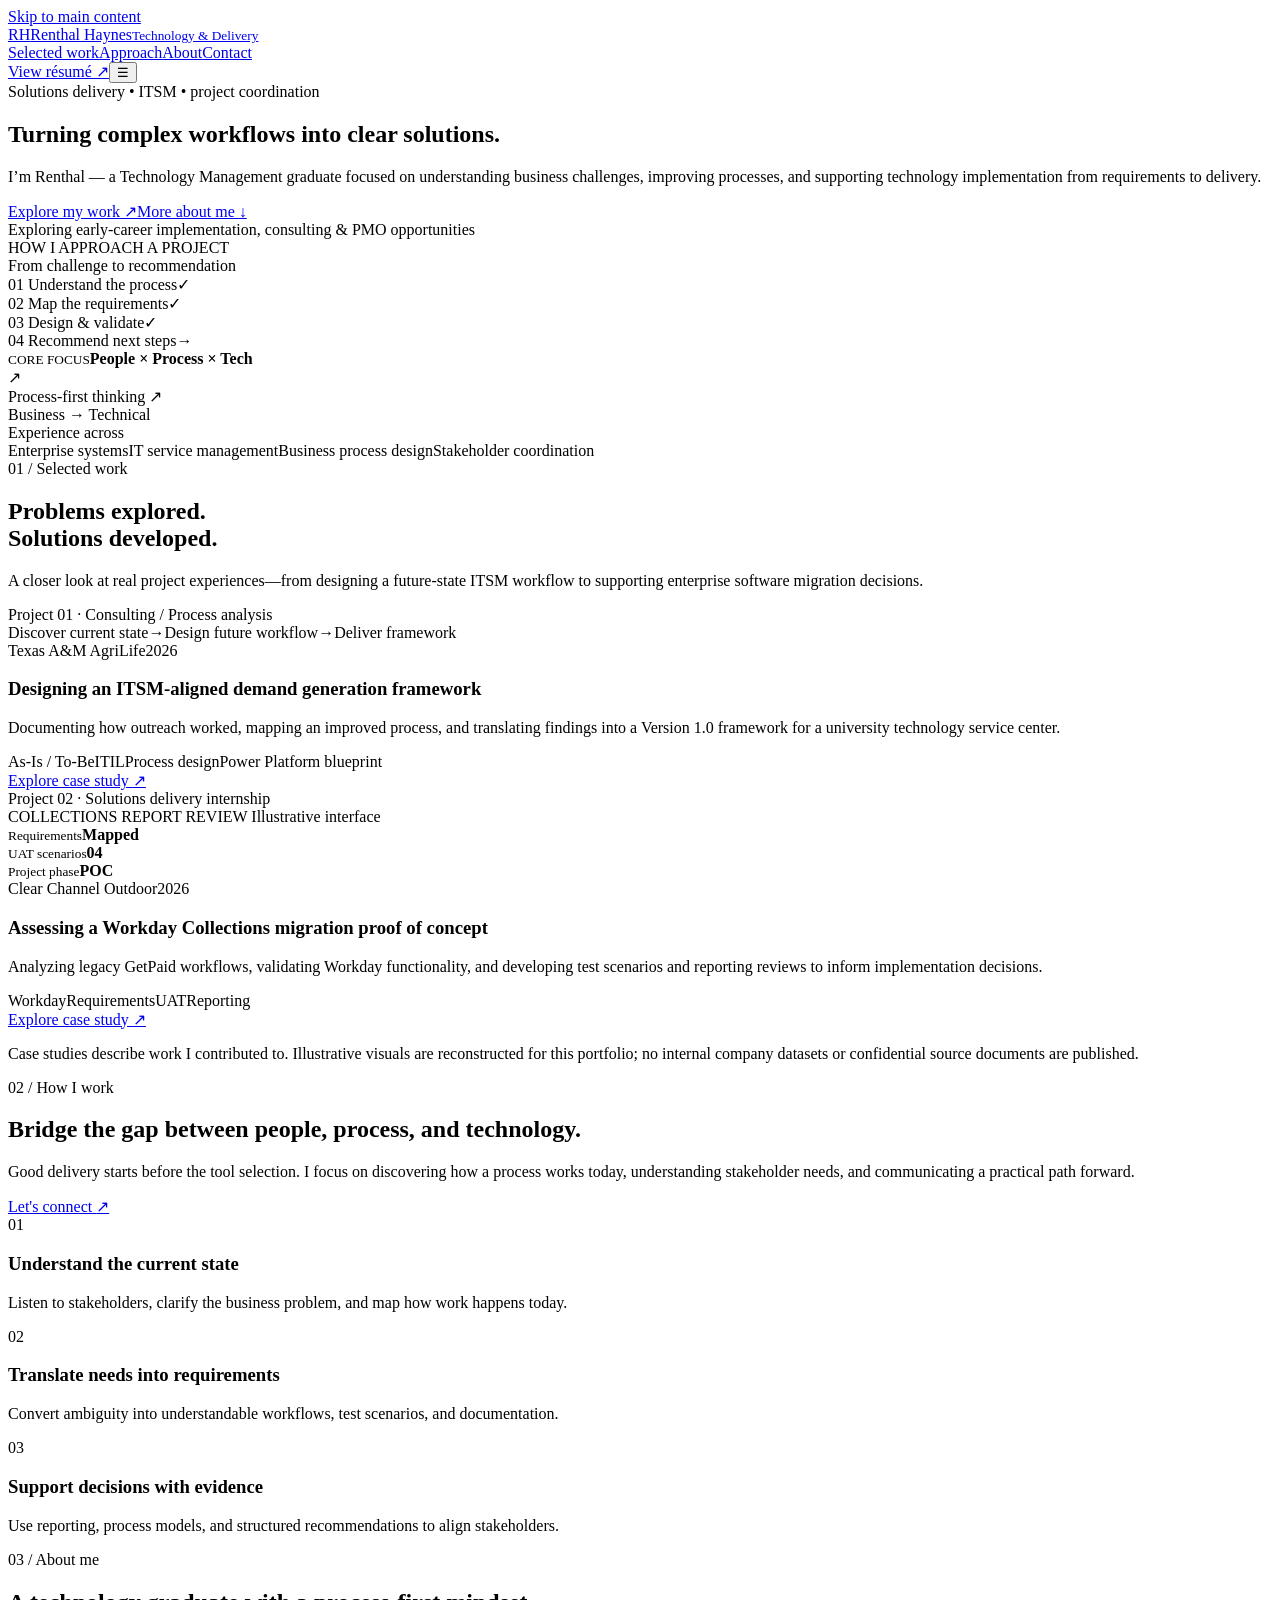
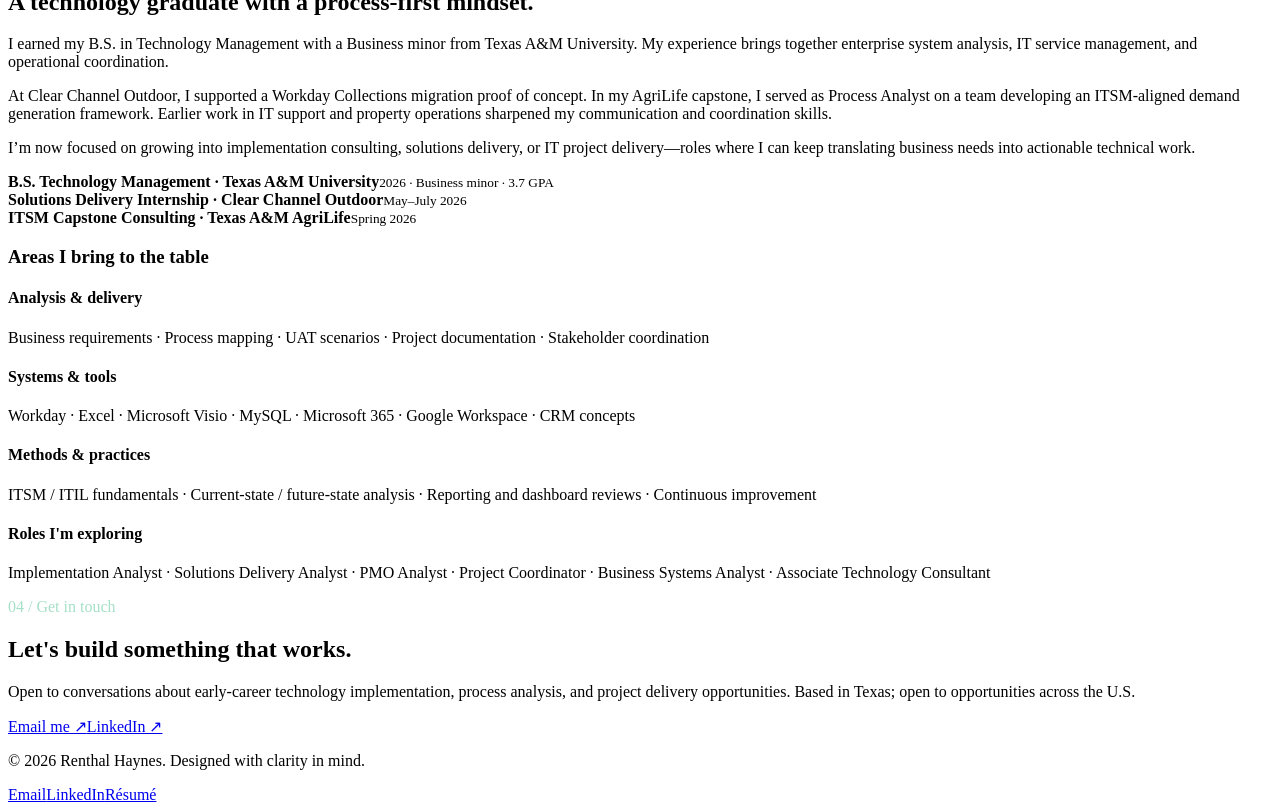
==== index.html @ bb98703b "Add portfolio website: index.html" ====
<!DOCTYPE html><html lang="en"><head><meta charset="utf-8"><meta name="viewport" content="width=device-width,initial-scale=1"><meta name="description" content="Renthal Haynes — technology management graduate focused on solutions delivery, business process analysis, implementation and project coordination. Explore selected consulting and implementation work."><meta name="theme-color" content="#09252e"><title>Renthal Haynes | Solutions Delivery & Process Analysis</title><link rel="icon" href="assets/favicon.svg" type="image/svg+xml"><link rel="stylesheet" href="styles.css"></head><body>
<a class="skip-link" href="#main">Skip to main content</a>
<header class="site-header"><div class="container nav-wrap"><a class="brand" href="index.html" aria-label="Renthal Haynes home"><span class="brand-mark">RH</span><span>Renthal Haynes<small>Technology &amp; Delivery</small></span></a><nav class="nav-links" id="site-menu" aria-label="Primary navigation"><a href="#work">Selected work</a><a href="#approach">Approach</a><a href="#about">About</a><a href="#contact">Contact</a></nav><div class="header-right"><a class="nav-cta" href="resume.html" target="_blank" rel="noopener">View résumé ↗</a><button type="button" class="menu-btn" aria-controls="site-menu" aria-expanded="false" aria-label="Open navigation">☰</button></div></div></header>
<main id="main"><section class="hero"><div class="container hero-inner"><div><div class="eyebrow">Solutions delivery • ITSM • project coordination</div><h1>Turning complex workflows into <span class="accent">clear solutions.</span></h1><p class="hero-desc">I’m Renthal — a Technology Management graduate focused on understanding business challenges, improving processes, and supporting technology implementation from requirements to delivery.</p><div class="hero-buttons"><a href="#work" class="btn btn-primary">Explore my work <span class="icon-arrow">↗</span></a><a href="#about" class="btn btn-outline">More about me <span class="icon-arrow">↓</span></a></div><div class="availability">Exploring early-career implementation, consulting &amp; PMO opportunities</div></div><div class="hero-art" aria-label="Illustration of a three-step delivery process"><div class="orbit" aria-hidden="true"></div><div class="board"><div class="board-top"><span class="board-title">HOW I APPROACH A PROJECT</span><span class="board-dots" aria-hidden="true"><i></i><i></i><i></i></span></div><div class="board-label">From challenge to recommendation</div><div class="board-step"><span><span class="step-num">01</span> Understand the process</span><span class="tick">✓</span></div><div class="board-step"><span><span class="step-num">02</span> Map the requirements</span><span class="tick">✓</span></div><div class="board-step"><span><span class="step-num">03</span> Design &amp; validate</span><span class="tick">✓</span></div><div class="board-step"><span><span class="step-num">04</span> Recommend next steps</span><span class="tick">→</span></div><div class="board-bottom"><div><small>CORE FOCUS</small><strong>People × Process × Tech</strong></div><span aria-hidden="true">↗</span></div></div><div class="float-tag">Process-first thinking ↗</div><div class="float-tag secondary">Business → Technical</div></div></div></section>
<div class="divider-strip"><div class="container proof-strip"><span>Experience across</span><div class="proof-list"><span>Enterprise systems</span><span>IT service management</span><span>Business process design</span><span>Stakeholder coordination</span></div></div></div>
<section class="section" id="work"><div class="container"><div class="section-head"><div><div class="eyebrow small-label">01 / Selected work</div><h2>Problems explored.<br>Solutions developed.</h2></div><p class="section-side">A closer look at real project experiences—from designing a future-state ITSM workflow to supporting enterprise software migration decisions.</p></div><div class="project-grid">
<article class="project-card"><div class="project-visual"><span class="chip">Project 01 · Consulting / Process analysis</span><div class="process-art" aria-hidden="true"><span class="process-node">Discover current state</span><span class="process-arrow">→</span><span class="process-node">Design future workflow</span><span class="process-arrow">→</span><span class="process-node">Deliver framework</span></div></div><div class="project-content"><div class="project-meta"><span>Texas A&amp;M AgriLife</span><span>2026</span></div><h3>Designing an ITSM-aligned demand generation framework</h3><p>Documenting how outreach worked, mapping an improved process, and translating findings into a Version 1.0 framework for a university technology service center.</p><div class="tags"><span>As-Is / To-Be</span><span>ITIL</span><span>Process design</span><span>Power Platform blueprint</span></div><a href="agrilife.html" class="text-link">Explore case study <span class="icon-arrow">↗</span></a></div></article>
<article class="project-card"><div class="project-visual workday"><span class="chip">Project 02 · Solutions delivery internship</span><div class="dashboard-art" aria-hidden="true"><div class="dash-header">COLLECTIONS REPORT REVIEW <span>Illustrative interface</span></div><div class="dash-cards"><div class="dash-tile"><small>Requirements</small><strong>Mapped</strong></div><div class="dash-tile"><small>UAT scenarios</small><strong>04</strong></div><div class="dash-tile"><small>Project phase</small><strong>POC</strong></div></div><div class="dash-bars"><i style="height:35%"></i><i style="height:48%"></i><i style="height:69%"></i><i style="height:46%"></i><i style="height:79%"></i><i style="height:57%"></i><i style="height:89%"></i><i style="height:72%"></i></div></div></div><div class="project-content"><div class="project-meta"><span>Clear Channel Outdoor</span><span>2026</span></div><h3>Assessing a Workday Collections migration proof of concept</h3><p>Analyzing legacy GetPaid workflows, validating Workday functionality, and developing test scenarios and reporting reviews to inform implementation decisions.</p><div class="tags"><span>Workday</span><span>Requirements</span><span>UAT</span><span>Reporting</span></div><a href="workday.html" class="text-link">Explore case study <span class="icon-arrow">↗</span></a></div></article>
</div><p class="notice">Case studies describe work I contributed to. Illustrative visuals are reconstructed for this portfolio; no internal company datasets or confidential source documents are published.</p></div></section>
<section id="approach" class="section approach"><div class="container approach-grid"><div><div class="eyebrow small-label">02 / How I work</div><h2>Bridge the gap between people, process, and technology.</h2><p>Good delivery starts before the tool selection. I focus on discovering how a process works today, understanding stakeholder needs, and communicating a practical path forward.</p><a href="#contact" class="text-link">Let's connect <span class="icon-arrow">↗</span></a></div><div class="principles"><div class="principle"><span>01</span><div><h3>Understand the current state</h3><p>Listen to stakeholders, clarify the business problem, and map how work happens today.</p></div></div><div class="principle"><span>02</span><div><h3>Translate needs into requirements</h3><p>Convert ambiguity into understandable workflows, test scenarios, and documentation.</p></div></div><div class="principle"><span>03</span><div><h3>Support decisions with evidence</h3><p>Use reporting, process models, and structured recommendations to align stakeholders.</p></div></div></div></div></section>
<section class="section about" id="about"><div class="container about-grid"><div><div class="eyebrow small-label">03 / About me</div><h2>A technology graduate with a process-first mindset.</h2><p>I earned my B.S. in Technology Management with a Business minor from Texas A&amp;M University. My experience brings together enterprise system analysis, IT service management, and operational coordination.</p><p>At Clear Channel Outdoor, I supported a Workday Collections migration proof of concept. In my AgriLife capstone, I served as Process Analyst on a team developing an ITSM-aligned demand generation framework. Earlier work in IT support and property operations sharpened my communication and coordination skills.</p><p>I’m now focused on growing into implementation consulting, solutions delivery, or IT project delivery—roles where I can keep translating business needs into actionable technical work.</p><div class="experience-line"><div class="experience-item"><strong>B.S. Technology Management · Texas A&amp;M University</strong><small>2026 · Business minor · 3.7 GPA</small></div><div class="experience-item"><strong>Solutions Delivery Internship · Clear Channel Outdoor</strong><small>May–July 2026</small></div><div class="experience-item"><strong>ITSM Capstone Consulting · Texas A&amp;M AgriLife</strong><small>Spring 2026</small></div></div></div><div class="skill-box"><h3>Areas I bring to the table</h3><div class="skill-group"><h4>Analysis &amp; delivery</h4><p>Business requirements · Process mapping · UAT scenarios · Project documentation · Stakeholder coordination</p></div><div class="skill-group"><h4>Systems &amp; tools</h4><p>Workday · Excel · Microsoft Visio · MySQL · Microsoft 365 · Google Workspace · CRM concepts</p></div><div class="skill-group"><h4>Methods &amp; practices</h4><p>ITSM / ITIL fundamentals · Current-state / future-state analysis · Reporting and dashboard reviews · Continuous improvement</p></div><div class="skill-group"><h4>Roles I'm exploring</h4><p>Implementation Analyst · Solutions Delivery Analyst · PMO Analyst · Project Coordinator · Business Systems Analyst · Associate Technology Consultant</p></div></div></div></section>
<section class="cta-section" id="contact"><div class="container cta-content"><div><div class="eyebrow" style="color:#a6e0c7">04 / Get in touch</div><h2>Let's build something that works.</h2><p>Open to conversations about early-career technology implementation, process analysis, and project delivery opportunities. Based in Texas; open to opportunities across the U.S.</p></div><div class="contact-actions"><a class="btn btn-primary" href="mailto:renthalhaynes@gmail.com?subject=Portfolio%20inquiry">Email me ↗</a><a class="btn btn-outline" href="https://www.linkedin.com/in/renthal-haynes-ii/" target="_blank" rel="noopener noreferrer">LinkedIn ↗</a></div></div></section></main>
<footer class="footer"><div class="container footer-inner"><p>© <span data-year>2026</span> Renthal Haynes. Designed with clarity in mind.</p><div class="footer-links"><a href="mailto:renthalhaynes@gmail.com">Email</a><a href="https://www.linkedin.com/in/renthal-haynes-ii/" target="_blank" rel="noopener noreferrer">LinkedIn</a><a href="resume.html" target="_blank" rel="noopener">Résumé</a></div></div></footer><script src="script.js" defer></script></body></html>
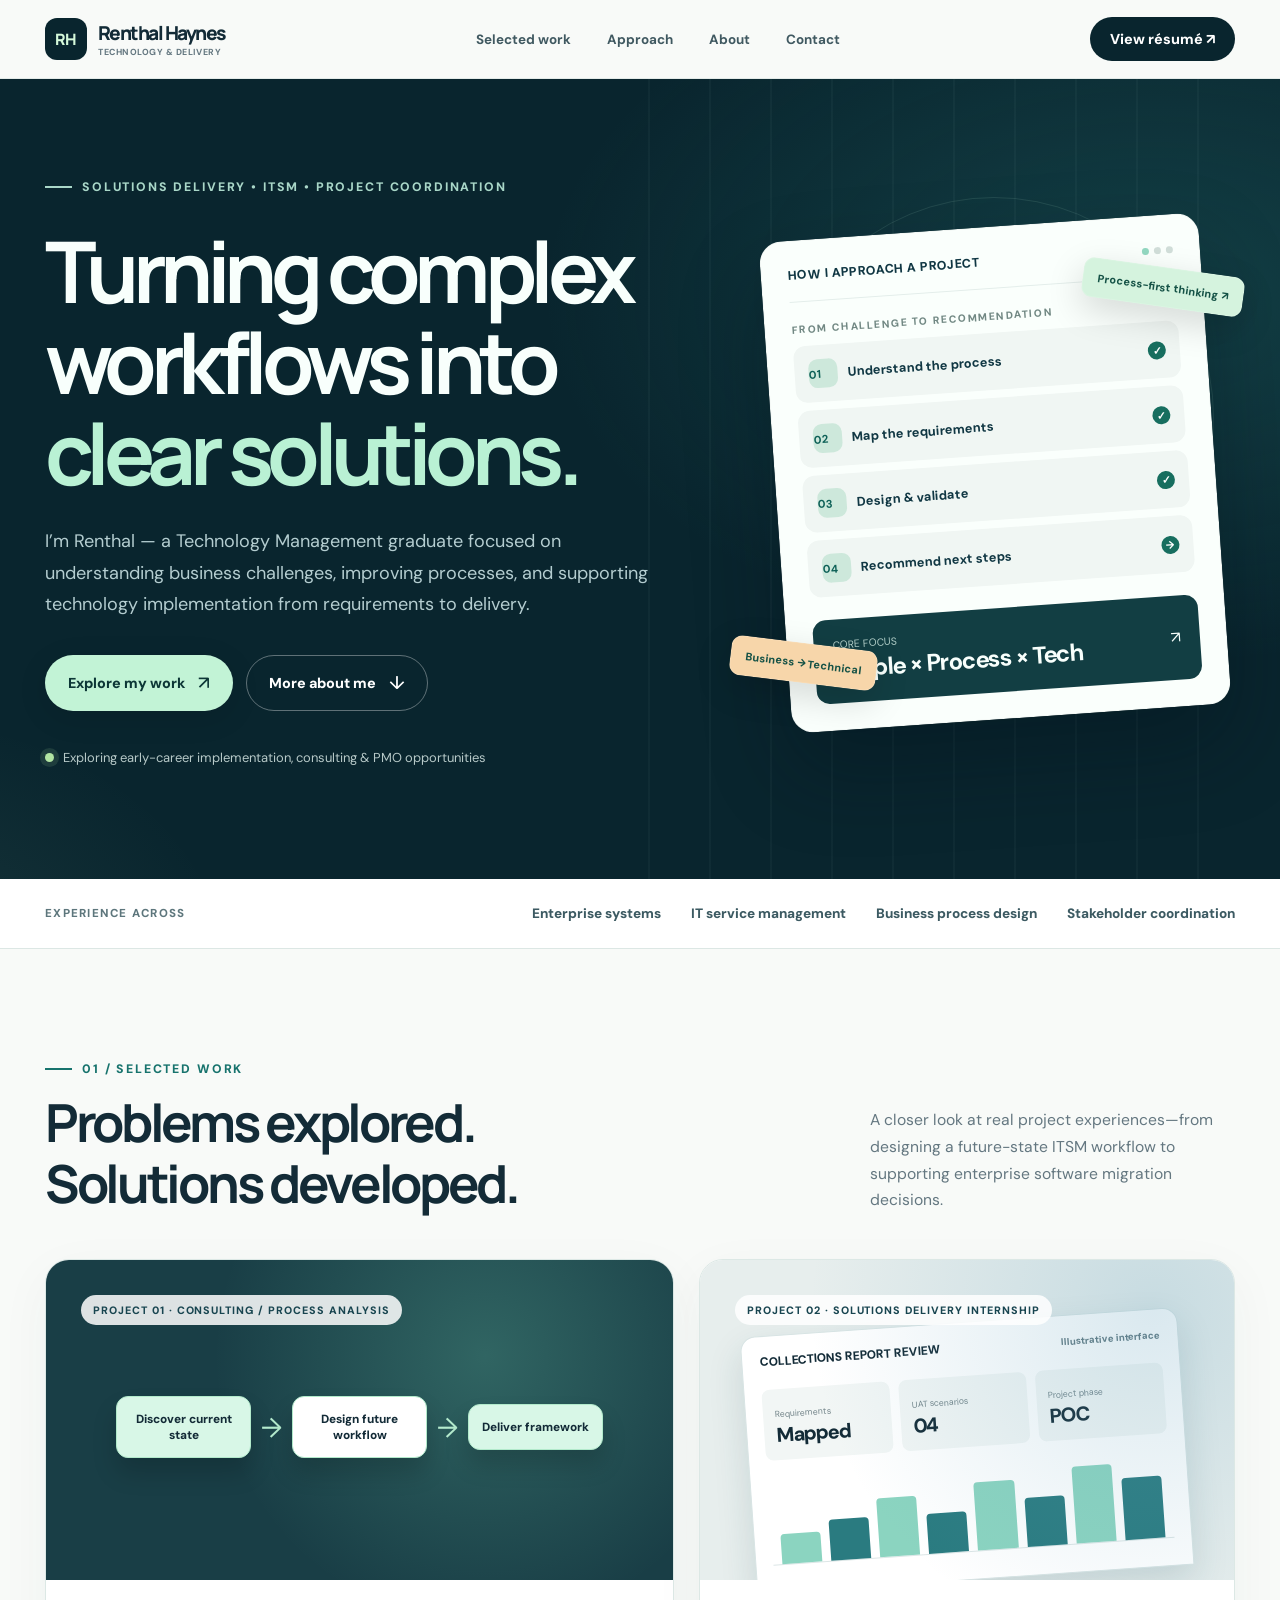
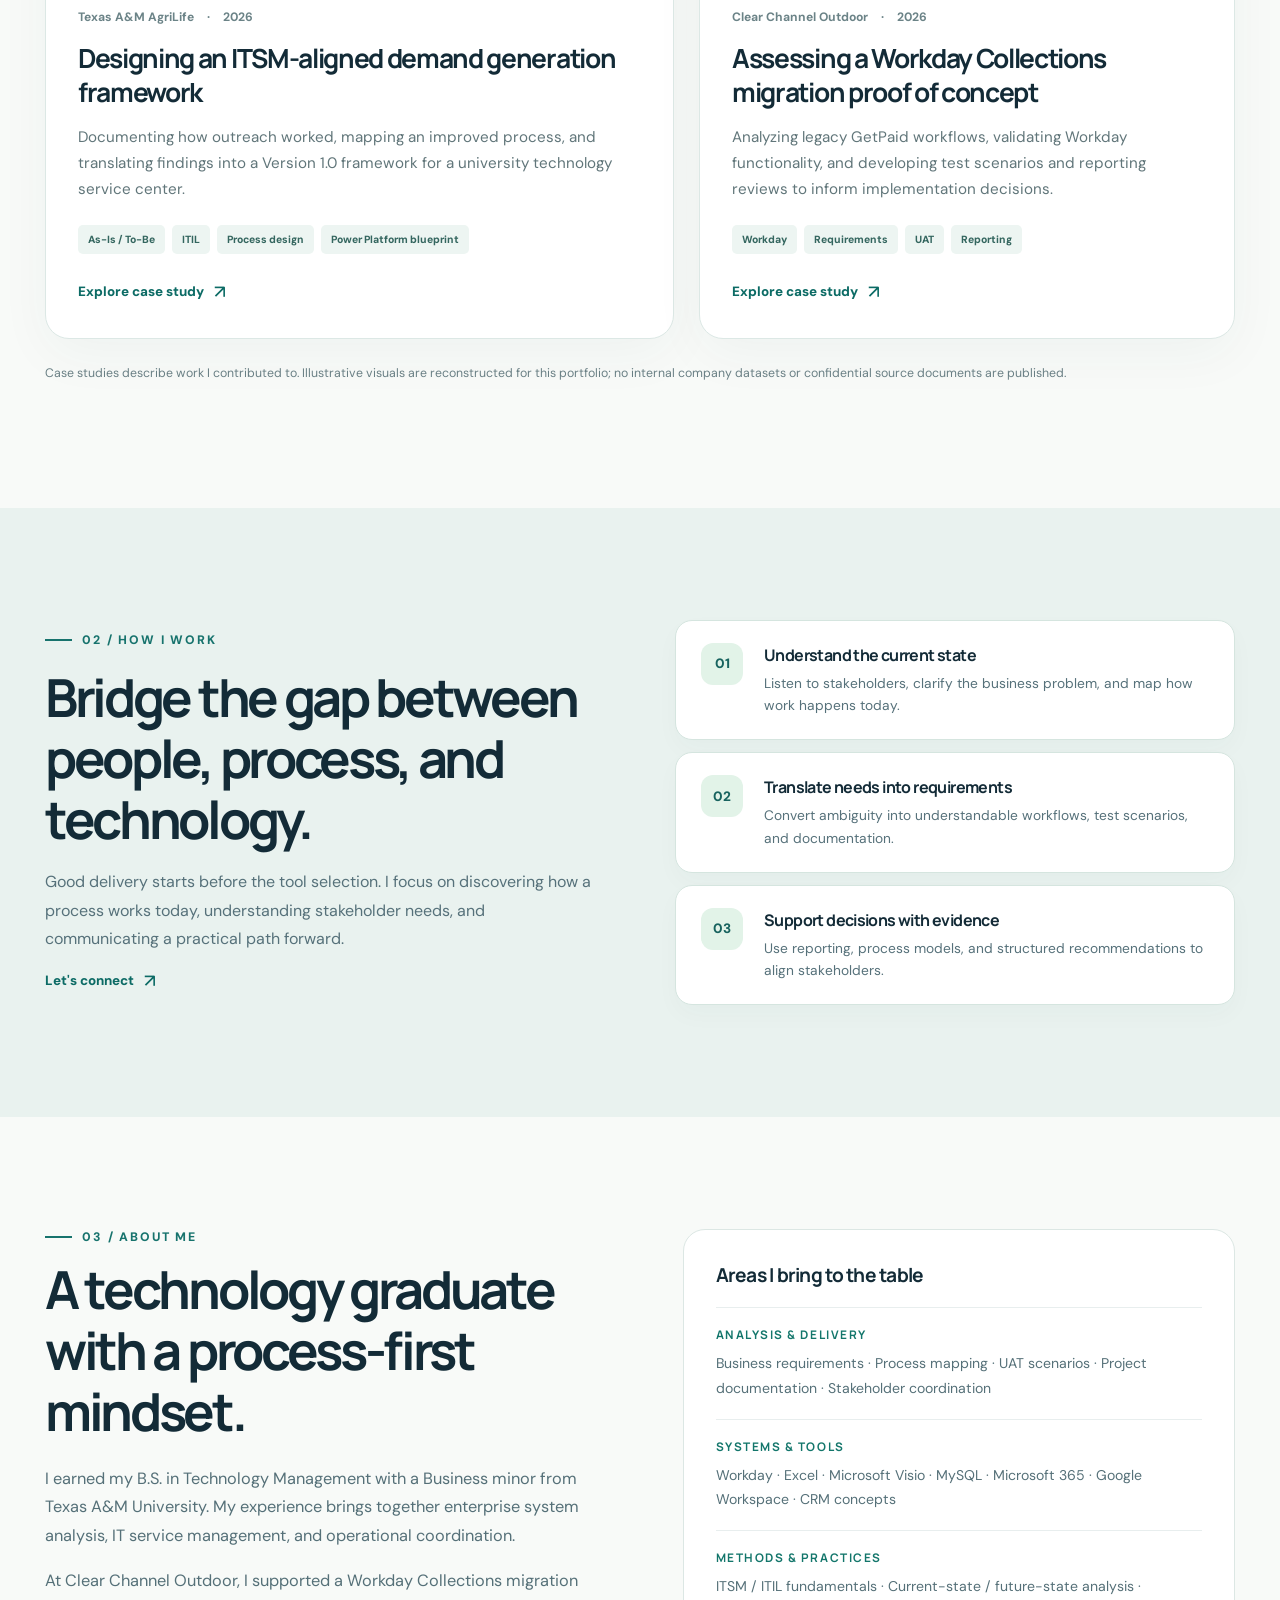
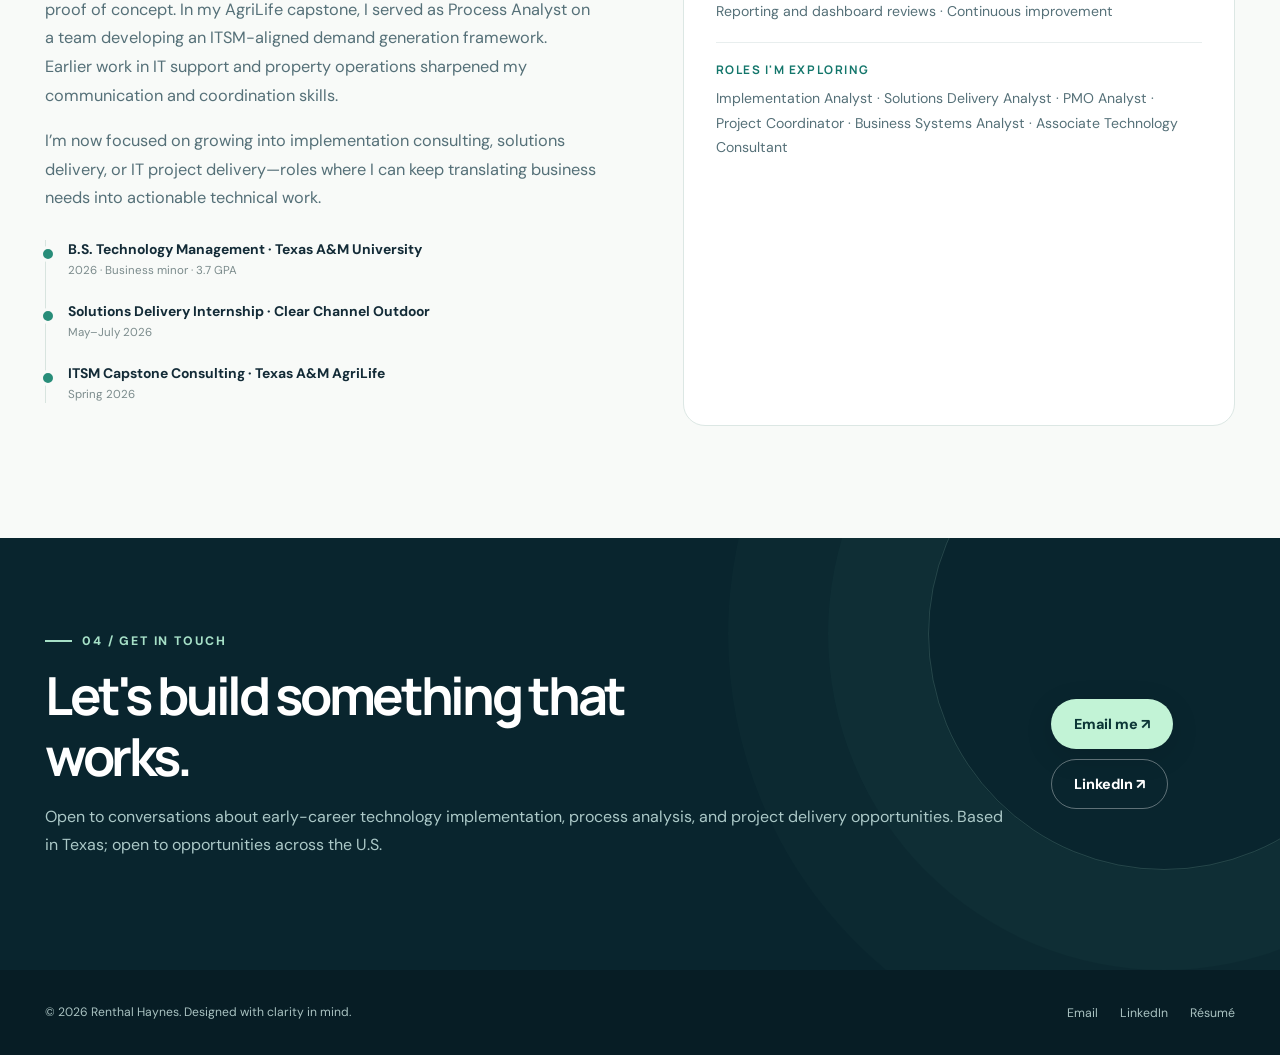
==== commit 2d498e43: "Fix résumé PDF links to uploaded asset" ====
--- a/index.html
+++ b/index.html
@@ -1,6 +1,6 @@
 <!DOCTYPE html><html lang="en"><head><meta charset="utf-8"><meta name="viewport" content="width=device-width,initial-scale=1"><meta name="description" content="Renthal Haynes — technology management graduate focused on solutions delivery, business process analysis, implementation and project coordination. Explore selected consulting and implementation work."><meta name="theme-color" content="#09252e"><title>Renthal Haynes | Solutions Delivery & Process Analysis</title><link rel="icon" href="assets/favicon.svg" type="image/svg+xml"><link rel="stylesheet" href="styles.css"></head><body>
 <a class="skip-link" href="#main">Skip to main content</a>
-<header class="site-header"><div class="container nav-wrap"><a class="brand" href="index.html" aria-label="Renthal Haynes home"><span class="brand-mark">RH</span><span>Renthal Haynes<small>Technology &amp; Delivery</small></span></a><nav class="nav-links" id="site-menu" aria-label="Primary navigation"><a href="#work">Selected work</a><a href="#approach">Approach</a><a href="#about">About</a><a href="#contact">Contact</a></nav><div class="header-right"><a class="nav-cta" href="resume.html" target="_blank" rel="noopener">View résumé ↗</a><button type="button" class="menu-btn" aria-controls="site-menu" aria-expanded="false" aria-label="Open navigation">☰</button></div></div></header>
+<header class="site-header"><div class="container nav-wrap"><a class="brand" href="index.html" aria-label="Renthal Haynes home"><span class="brand-mark">RH</span><span>Renthal Haynes<small>Technology &amp; Delivery</small></span></a><nav class="nav-links" id="site-menu" aria-label="Primary navigation"><a href="#work">Selected work</a><a href="#approach">Approach</a><a href="#about">About</a><a href="#contact">Contact</a></nav><div class="header-right"><a class="nav-cta" href="assets/Renthal_Haynes_Solutions_Project_Delivery_Resume.pdf" target="_blank" rel="noopener">View résumé ↗</a><button type="button" class="menu-btn" aria-controls="site-menu" aria-expanded="false" aria-label="Open navigation">☰</button></div></div></header>
 <main id="main"><section class="hero"><div class="container hero-inner"><div><div class="eyebrow">Solutions delivery • ITSM • project coordination</div><h1>Turning complex workflows into <span class="accent">clear solutions.</span></h1><p class="hero-desc">I’m Renthal — a Technology Management graduate focused on understanding business challenges, improving processes, and supporting technology implementation from requirements to delivery.</p><div class="hero-buttons"><a href="#work" class="btn btn-primary">Explore my work <span class="icon-arrow">↗</span></a><a href="#about" class="btn btn-outline">More about me <span class="icon-arrow">↓</span></a></div><div class="availability">Exploring early-career implementation, consulting &amp; PMO opportunities</div></div><div class="hero-art" aria-label="Illustration of a three-step delivery process"><div class="orbit" aria-hidden="true"></div><div class="board"><div class="board-top"><span class="board-title">HOW I APPROACH A PROJECT</span><span class="board-dots" aria-hidden="true"><i></i><i></i><i></i></span></div><div class="board-label">From challenge to recommendation</div><div class="board-step"><span><span class="step-num">01</span> Understand the process</span><span class="tick">✓</span></div><div class="board-step"><span><span class="step-num">02</span> Map the requirements</span><span class="tick">✓</span></div><div class="board-step"><span><span class="step-num">03</span> Design &amp; validate</span><span class="tick">✓</span></div><div class="board-step"><span><span class="step-num">04</span> Recommend next steps</span><span class="tick">→</span></div><div class="board-bottom"><div><small>CORE FOCUS</small><strong>People × Process × Tech</strong></div><span aria-hidden="true">↗</span></div></div><div class="float-tag">Process-first thinking ↗</div><div class="float-tag secondary">Business → Technical</div></div></div></section>
 <div class="divider-strip"><div class="container proof-strip"><span>Experience across</span><div class="proof-list"><span>Enterprise systems</span><span>IT service management</span><span>Business process design</span><span>Stakeholder coordination</span></div></div></div>
 <section class="section" id="work"><div class="container"><div class="section-head"><div><div class="eyebrow small-label">01 / Selected work</div><h2>Problems explored.<br>Solutions developed.</h2></div><p class="section-side">A closer look at real project experiences—from designing a future-state ITSM workflow to supporting enterprise software migration decisions.</p></div><div class="project-grid">
@@ -10,4 +10,4 @@
 <section id="approach" class="section approach"><div class="container approach-grid"><div><div class="eyebrow small-label">02 / How I work</div><h2>Bridge the gap between people, process, and technology.</h2><p>Good delivery starts before the tool selection. I focus on discovering how a process works today, understanding stakeholder needs, and communicating a practical path forward.</p><a href="#contact" class="text-link">Let's connect <span class="icon-arrow">↗</span></a></div><div class="principles"><div class="principle"><span>01</span><div><h3>Understand the current state</h3><p>Listen to stakeholders, clarify the business problem, and map how work happens today.</p></div></div><div class="principle"><span>02</span><div><h3>Translate needs into requirements</h3><p>Convert ambiguity into understandable workflows, test scenarios, and documentation.</p></div></div><div class="principle"><span>03</span><div><h3>Support decisions with evidence</h3><p>Use reporting, process models, and structured recommendations to align stakeholders.</p></div></div></div></div></section>
 <section class="section about" id="about"><div class="container about-grid"><div><div class="eyebrow small-label">03 / About me</div><h2>A technology graduate with a process-first mindset.</h2><p>I earned my B.S. in Technology Management with a Business minor from Texas A&amp;M University. My experience brings together enterprise system analysis, IT service management, and operational coordination.</p><p>At Clear Channel Outdoor, I supported a Workday Collections migration proof of concept. In my AgriLife capstone, I served as Process Analyst on a team developing an ITSM-aligned demand generation framework. Earlier work in IT support and property operations sharpened my communication and coordination skills.</p><p>I’m now focused on growing into implementation consulting, solutions delivery, or IT project delivery—roles where I can keep translating business needs into actionable technical work.</p><div class="experience-line"><div class="experience-item"><strong>B.S. Technology Management · Texas A&amp;M University</strong><small>2026 · Business minor · 3.7 GPA</small></div><div class="experience-item"><strong>Solutions Delivery Internship · Clear Channel Outdoor</strong><small>May–July 2026</small></div><div class="experience-item"><strong>ITSM Capstone Consulting · Texas A&amp;M AgriLife</strong><small>Spring 2026</small></div></div></div><div class="skill-box"><h3>Areas I bring to the table</h3><div class="skill-group"><h4>Analysis &amp; delivery</h4><p>Business requirements · Process mapping · UAT scenarios · Project documentation · Stakeholder coordination</p></div><div class="skill-group"><h4>Systems &amp; tools</h4><p>Workday · Excel · Microsoft Visio · MySQL · Microsoft 365 · Google Workspace · CRM concepts</p></div><div class="skill-group"><h4>Methods &amp; practices</h4><p>ITSM / ITIL fundamentals · Current-state / future-state analysis · Reporting and dashboard reviews · Continuous improvement</p></div><div class="skill-group"><h4>Roles I'm exploring</h4><p>Implementation Analyst · Solutions Delivery Analyst · PMO Analyst · Project Coordinator · Business Systems Analyst · Associate Technology Consultant</p></div></div></div></section>
 <section class="cta-section" id="contact"><div class="container cta-content"><div><div class="eyebrow" style="color:#a6e0c7">04 / Get in touch</div><h2>Let's build something that works.</h2><p>Open to conversations about early-career technology implementation, process analysis, and project delivery opportunities. Based in Texas; open to opportunities across the U.S.</p></div><div class="contact-actions"><a class="btn btn-primary" href="mailto:renthalhaynes@gmail.com?subject=Portfolio%20inquiry">Email me ↗</a><a class="btn btn-outline" href="https://www.linkedin.com/in/renthal-haynes-ii/" target="_blank" rel="noopener noreferrer">LinkedIn ↗</a></div></div></section></main>
-<footer class="footer"><div class="container footer-inner"><p>© <span data-year>2026</span> Renthal Haynes. Designed with clarity in mind.</p><div class="footer-links"><a href="mailto:renthalhaynes@gmail.com">Email</a><a href="https://www.linkedin.com/in/renthal-haynes-ii/" target="_blank" rel="noopener noreferrer">LinkedIn</a><a href="resume.html" target="_blank" rel="noopener">Résumé</a></div></div></footer><script src="script.js" defer></script></body></html>+<footer class="footer"><div class="container footer-inner"><p>© <span data-year>2026</span> Renthal Haynes. Designed with clarity in mind.</p><div class="footer-links"><a href="mailto:renthalhaynes@gmail.com">Email</a><a href="https://www.linkedin.com/in/renthal-haynes-ii/" target="_blank" rel="noopener noreferrer">LinkedIn</a><a href="assets/Renthal_Haynes_Solutions_Project_Delivery_Resume.pdf" target="_blank" rel="noopener">Résumé</a></div></div></footer><script src="script.js" defer></script></body></html>
--- a/styles.css
+++ b/styles.css
@@ -0,0 +1,7 @@
+@import url('https://fonts.googleapis.com/css2?family=DM+Sans:wght@400;500;600;700&family=Manrope:wght@400;500;600;700;800&display=swap');
+:root{--ink:#132b37;--muted:#647780;--paper:#f8faf8;--canvas:#f0f5f3;--white:#fff;--line:#dce7e4;--dark:#09252e;--dark2:#143942;--teal:#0f7d75;--mint:#c1f1dc;--lime:#d8f2c1;--amber:#f8cd8a;--shadow:0 26px 70px rgba(20,55,67,.095);--radius:21px;scroll-behavior:smooth}
+*{box-sizing:border-box}body{margin:0;background:var(--paper);color:var(--ink);font-family:'DM Sans',Arial,sans-serif;-webkit-font-smoothing:antialiased}body.menu-open{overflow:hidden}::selection{background:#b0e3ce;color:#073b3a}a{color:inherit;text-decoration:none}button{font:inherit;cursor:pointer}img{max-width:100%}p{line-height:1.76}h1,h2,h3,h4,p{margin-top:0}h1,h2,h3,h4,.brand,.pill{font-family:'Manrope',Arial,sans-serif}h1{font-size:clamp(3.1rem,6.65vw,6.4rem);letter-spacing:-.077em;line-height:1.07}h2{font-size:clamp(2.15rem,4.1vw,3.75rem);line-height:1.16;letter-spacing:-.063em}h3{letter-spacing:-.038em}.eyebrow{display:flex;align-items:center;gap:10px;font-size:.77rem;font-weight:800;letter-spacing:.15em;text-transform:uppercase}.eyebrow:before{content:'';width:27px;height:2px;background:currentColor}.container{width:min(1190px,calc(100% - 64px));margin-inline:auto}.skip-link{position:absolute;top:-150px;left:15px;z-index:1000;background:#fff;color:#000;padding:10px}.skip-link:focus{top:10px}a:focus-visible,button:focus-visible{outline:3px solid #6ec7a1;outline-offset:4px}.site-header{position:sticky;top:0;z-index:50;background:rgba(248,250,248,.94);border-bottom:1px solid rgba(16,65,72,.09);backdrop-filter:blur(16px)}.nav-wrap{height:78px;display:flex;align-items:center;justify-content:space-between;gap:20px}.brand{font-size:1.2rem;font-weight:800;letter-spacing:-.08em;display:flex;align-items:center;gap:11px}.brand-mark{width:42px;height:42px;display:grid;place-items:center;border-radius:12px;background:var(--dark);color:#d5f9da;font-size:.98rem;letter-spacing:-.06em}.brand small{font-family:'DM Sans',sans-serif;letter-spacing:.06em;text-transform:uppercase;font-size:.55rem;line-height:1.4;color:var(--muted);font-weight:700;display:block}.nav-links{display:flex;align-items:center;gap:36px}.nav-links a{font-size:.84rem;font-weight:700;color:#405961;transition:color .2s}.nav-links a:hover,.nav-links a[aria-current="page"]{color:var(--teal)}.nav-cta,.btn{display:inline-flex;align-items:center;justify-content:center;gap:13px;border:1px solid transparent;font-size:.9rem;font-weight:800;border-radius:999px;transition:transform .2s,background .2s,box-shadow .2s}.btn:hover,.nav-cta:hover{transform:translateY(-2px)}.nav-cta{background:var(--dark);color:white!important;padding:12px 19px}.menu-btn{display:none;border:0;background:transparent;color:var(--ink)}.btn{padding:15px 22px}.btn-primary{background:#c2f3d6;color:#0c3636;box-shadow:0 7px 30px rgba(0,0,0,.11)}.btn-primary:hover{background:#a6efc9}.btn-outline{border-color:rgba(255,255,255,.35);color:white;background:transparent}.btn-outline:hover{background:rgba(255,255,255,.1)}.btn-dark{background:var(--dark);color:#fff}.btn-light-outline{border-color:#b7cfcc;color:var(--ink)}.icon-arrow{font-size:1.15rem;font-weight:500}.hero{background:var(--dark);color:#f8fffc;position:relative;overflow:hidden}.hero:before{content:'';position:absolute;inset:0;background:radial-gradient(ellipse 760px 460px at 90% 27%,rgba(45,133,131,.28),transparent 80%),radial-gradient(ellipse 420px 290px at -10% 110%,rgba(172,222,184,.09),transparent 85%);pointer-events:none}.hero:after{content:'';position:absolute;right:6%;top:0;bottom:0;width:48%;opacity:.065;pointer-events:none;background:repeating-linear-gradient(90deg,transparent 0,transparent 59px,#d5fff4 60px,transparent 61px)}.hero-inner{position:relative;z-index:1;display:grid;grid-template-columns:1.15fr .85fr;gap:60px;padding:100px 0 113px;align-items:center}.hero .eyebrow{color:#a9d7c8;margin-bottom:30px}.hero h1{max-width:780px;margin-bottom:28px}.hero h1 .accent{color:#b9f1d4}.hero-desc{font-size:1.13rem;color:#b4cdd0;max-width:620px;margin-bottom:34px;line-height:1.75}.hero-buttons{display:flex;align-items:center;gap:13px;flex-wrap:wrap}.availability{display:flex;align-items:center;gap:9px;color:#b7c9c8;margin-top:38px;font-size:.81rem}.availability:before{content:'';width:9px;height:9px;border-radius:100%;background:#b2e5a3;box-shadow:0 0 0 5px rgba(178,229,163,.12)}.hero-art{position:relative;min-height:445px;display:grid;align-items:center}.orbit{position:absolute;width:440px;height:440px;left:4%;top:0;border-radius:50%;border:1px solid rgba(193,241,220,.11)}.orbit:before,.orbit:after{content:'';position:absolute;inset:45px;border-radius:50%;border:1px dashed rgba(193,241,220,.10)}.orbit:after{inset:100px}.board{background:#fafffc;border-radius:22px;box-shadow:0 40px 85px rgba(1,15,24,.32);color:#103743;padding:26px;transform:rotate(-4deg);width:min(100%,440px);margin:30px auto;position:relative;border:1px solid rgba(0,0,0,.04)}.board-top{display:flex;align-items:center;justify-content:space-between;border-bottom:1px solid #e4eeeb;padding-bottom:18px}.board-title{font-size:.78rem;font-weight:800;letter-spacing:.035em}.board-dots{display:flex;gap:5px}.board-dots i{display:block;width:7px;height:7px;background:#d1ded9;border-radius:99px}.board-dots i:first-child{background:#93d8c1}.board-label{margin:21px 0 10px;font-size:.65rem;color:#718883;font-weight:800;text-transform:uppercase;letter-spacing:.15em}.board-step{display:flex;align-items:center;justify-content:space-between;padding:14px;border-radius:12px;background:#f0f6f3;margin-bottom:8px;font-size:.8rem;font-weight:700}.board-step span:first-child{display:flex;align-items:center;gap:10px}.step-num{width:29px;height:29px;border-radius:9px;display:grid;place-items:center;font-size:.7rem;background:#cde8db;color:#0d6057}.board-step .tick{width:18px;height:18px;border-radius:50%;display:grid;place-items:center;font-size:11px;background:#176e5f;color:white}.board-step:last-child .tick{background:#d6e2dd;color:#517469}.board-bottom{background:#123e43;color:#f8fffc;margin-top:23px;border-radius:13px;padding:19px;display:flex;align-items:center;justify-content:space-between;gap:14px}.board-bottom strong{font-size:1.5rem;letter-spacing:-.06em}.board-bottom small{font-size:.65rem;color:#b4d0ca;display:block;line-height:1.4}.float-tag{position:absolute;border:1px solid rgba(255,255,255,.13);background:#d5f3de;color:#155246;border-radius:11px;padding:12px 14px;font-size:.68rem;font-weight:800;box-shadow:0 12px 35px rgba(0,0,0,.15);right:-9px;top:70px;transform:rotate(8deg)}.float-tag.secondary{background:#f7d6aa;left:-25px;right:auto;top:auto;bottom:65px;transform:rotate(7deg)}.divider-strip{border-bottom:1px solid var(--line);background:#fff}.proof-strip{display:flex;justify-content:space-between;gap:24px;padding:26px 0;align-items:center}.proof-strip>span{font-size:.72rem;letter-spacing:.11em;color:#5d767c;font-weight:800;text-transform:uppercase}.proof-list{display:flex;flex-wrap:wrap;gap:30px;justify-content:flex-end}.proof-list span{font-size:.85rem;color:#3c5a62;font-weight:800}.section{padding:112px 0}.section-head{display:flex;align-items:end;justify-content:space-between;gap:30px;margin-bottom:45px}.section-head h2{margin:15px 0 0;max-width:690px}.section-head .section-side{max-width:365px;font-size:.98rem;color:var(--muted);line-height:1.7;margin:0}.small-label{font-weight:800;color:#17736d}.project-grid{display:grid;grid-template-columns:1.08fr .92fr;gap:25px}.project-card{border:1px solid #dce8e5;background:#fff;overflow:hidden;border-radius:24px;box-shadow:0 15px 54px rgba(24,63,71,.043);transition:transform .24s,box-shadow .24s}.project-card:hover{transform:translateY(-5px);box-shadow:var(--shadow)}.project-visual{height:320px;overflow:hidden;position:relative;background:#193e46;padding:35px}.project-visual:after{content:'';position:absolute;inset:0;background:radial-gradient(circle at 70% 30%,rgba(135,245,204,.21),transparent 55%)}.project-visual.workday{background:#e7eeed}.project-visual.workday:after{background:radial-gradient(circle at 85% 15%,rgba(99,161,188,.24),transparent 65%)}.chip{display:inline-block;background:rgba(255,255,255,.85);color:#184550;border-radius:100px;padding:8px 12px;font-size:.67rem;font-weight:800;letter-spacing:.09em;text-transform:uppercase;position:relative;z-index:2}.process-art{height:205px;display:flex;align-items:center;justify-content:center;position:relative;z-index:1;gap:10px}.process-node{padding:14px 13px;background:#d8f7e7;border:1px solid #b2eacb;border-radius:12px;font-weight:800;font-size:.74rem;max-width:135px;text-align:center;box-shadow:0 15px 24px rgba(0,0,0,.16)}.process-node:nth-of-type(2){background:#f6d19c;border-color:#f7d19a}.process-node:nth-of-type(3){background:#fff}.process-arrow{font-size:1.7rem;color:#b5ebce}.dashboard-art{position:absolute;left:9%;right:9%;top:62px;bottom:0;background:#fff;border:1px solid #d8e4e4;box-shadow:0 15px 35px rgba(29,73,82,.15);border-radius:15px 15px 0 0;padding:17px;transform:rotate(-4deg)}.dash-header{display:flex;justify-content:space-between;align-items:center;margin-bottom:20px;font-size:.75rem;font-weight:800}.dash-header span{font-size:.6rem;color:#617981}.dash-cards{display:grid;grid-template-columns:repeat(3,1fr);gap:9px}.dash-tile{background:#f2f6f5;border-radius:8px;padding:12px}.dash-tile strong{font-size:1.25rem;font-weight:800;display:block;letter-spacing:-.06em}.dash-tile small{font-size:.54rem;color:#718388}.dash-bars{height:105px;display:flex;align-items:end;gap:9px;padding:18px 9px 0;border-bottom:1px solid #dce6e6}.dash-bars i{flex:1;background:#8bd4c0;border-radius:4px 4px 0 0}.dash-bars i:nth-child(even){background:#2a7b80}.project-content{padding:29px 32px 34px}.project-meta{display:flex;flex-wrap:wrap;gap:13px;color:#6b8387;font-size:.76rem;font-weight:700;margin-bottom:16px}.project-meta span:not(:last-child):after{content:'·';padding-left:13px}.project-content h3{font-size:1.65rem;line-height:1.31;margin-bottom:15px;letter-spacing:-.05em}.project-content p{font-size:.95rem;color:#61767a;line-height:1.7;margin-bottom:22px}.tags{display:flex;flex-wrap:wrap;gap:7px;margin-bottom:26px}.tags span{background:#edf5f2;color:#34665f;padding:8px 10px;font-weight:800;font-size:.65rem;border-radius:5px}.text-link{font-weight:800;color:#0c6b65;font-size:.84rem;display:inline-flex;gap:10px;align-items:center}.text-link:hover{text-decoration:underline}.approach{background:#e9f2ef}.approach-grid{display:grid;grid-template-columns:1fr 1fr;gap:70px;align-items:center}.approach h2{max-width:540px;margin:19px 0}.approach p{color:#56717a;max-width:550px}.principles{display:grid;gap:12px}.principle{background:#fff;border:1px solid #d5e5df;border-radius:17px;padding:22px 25px;display:flex;gap:21px;align-items:start;box-shadow:0 10px 24px rgba(27,72,72,.028)}.principle>span{width:42px;height:42px;border-radius:12px;display:grid;place-items:center;background:#e2f3e8;color:#18635f;font-weight:800;font-size:.85rem;flex-shrink:0}.principle h3{margin:1px 0 6px;font-size:1rem}.principle p{margin:0;font-size:.86rem;line-height:1.65}.about-grid{display:grid;grid-template-columns:1fr 1fr;gap:85px}.about h2{margin:14px 0 23px}.about p{font-size:1.02rem;color:#557078}.skill-box{padding:32px;border:1px solid #dce7e4;border-radius:22px;background:white}.skill-box h3{font-size:1.2rem}.skill-group{padding-top:18px;border-top:1px solid #e8eeee;margin-top:18px}.skill-group h4{font-size:.74rem;letter-spacing:.13em;text-transform:uppercase;color:#13766b;margin-bottom:8px}.skill-group p{font-size:.88rem;margin:0}.experience-line{border-left:1px solid #d8e4df;padding-left:22px;margin-top:27px}.experience-item{position:relative;margin-bottom:23px}.experience-item:before{content:'';position:absolute;left:-28px;top:6px;width:10px;height:10px;background:#288d79;border:3px solid #f8faf8;border-radius:50%}.experience-item strong{display:block;font-size:.87rem}.experience-item small{color:#7b8b8c;font-size:.72rem}.cta-section{background:var(--dark);color:white;padding:95px 0;position:relative;overflow:hidden}.cta-section:before{content:'';position:absolute;right:-120px;top:-140px;width:470px;height:470px;border:1px solid rgba(183,241,216,.16);border-radius:50%;box-shadow:0 0 0 100px rgba(129,226,193,.025),0 0 0 200px rgba(129,226,193,.02)}.cta-content{position:relative;display:flex;gap:45px;align-items:center;justify-content:space-between}.cta-section h2{max-width:680px;margin:16px 0}.cta-section p{color:#acc9c8;font-size:1rem}.contact-actions{display:flex;gap:10px;flex-wrap:wrap}.footer{background:#071d25;color:#a9c2c1;padding:32px 0}.footer-inner{display:flex;justify-content:space-between;gap:15px;align-items:center}.footer p{margin:0;font-size:.76rem}.footer-links{display:flex;gap:22px;font-size:.77rem}.footer a:hover{color:white}
+/* CASE STUDIES */
+.case-hero{background:var(--dark);color:#fff;position:relative;overflow:hidden}.case-hero:after{content:'';position:absolute;width:550px;height:550px;border:1px solid rgba(184,236,218,.13);border-radius:50%;right:-160px;bottom:-270px;box-shadow:0 0 0 80px rgba(174,232,202,.023),0 0 0 160px rgba(174,232,202,.018)}.case-hero .container{position:relative;z-index:1;padding:86px 0 104px}.crumbs{color:#9abfbb;display:flex;align-items:center;gap:13px;font-size:.79rem;font-weight:700;margin-bottom:57px}.crumbs a:hover{color:#fff}.crumbs span{color:#6c9492}.case-hero .eyebrow{color:#a7dcca;margin-bottom:20px}.case-hero h1{font-size:clamp(2.8rem,5.2vw,5.6rem);max-width:1030px;margin-bottom:26px}.case-hero .lede{font-size:1.14rem;color:#bed1d0;max-width:780px;margin-bottom:38px}.case-hero .tags span{background:rgba(194,243,214,.1);color:#c7ecd9;border:1px solid rgba(203,245,220,.14)}.case-facts{display:grid;grid-template-columns:repeat(4,1fr);gap:0;border:1px solid rgba(255,255,255,.19);border-radius:14px;overflow:hidden;margin-top:46px}.case-fact{padding:19px 21px;border-right:1px solid rgba(255,255,255,.17)}.case-fact:last-child{border-right:0}.case-fact small{font-size:.66rem;text-transform:uppercase;letter-spacing:.12em;color:#8db9b3;font-weight:800;display:block;margin-bottom:9px}.case-fact strong{font-size:.86rem}.case-section{padding:85px 0}.case-section.alt{background:#edf5f1}.case-row{display:grid;grid-template-columns:290px 1fr;gap:65px}.case-side{position:relative}.case-side h2{font-size:1.85rem;margin:15px 0}.case-main{max-width:780px}.case-main>p{font-size:1.08rem;color:#49636b;line-height:1.85}.case-main ul{padding-left:22px;color:#49636b;line-height:1.9}.callout{border-left:4px solid #0e8a76;background:#e6f5ed;padding:23px 26px;border-radius:0 13px 13px 0;color:#224d4b;margin:27px 0;font-size:.95rem;line-height:1.7}.case-duo{display:grid;grid-template-columns:repeat(2,1fr);gap:22px;margin-top:29px}.case-panel{background:white;border:1px solid #d9e7e3;border-radius:17px;padding:24px}.case-panel h3{font-size:1.17rem}.case-panel p{font-size:.91rem;color:#537178;margin:0}.flow-simple{display:flex;align-items:stretch;flex-wrap:wrap;gap:7px;margin:23px 0 15px}.flow-simple span{display:inline-flex;align-items:center;justify-content:center;min-height:55px;background:#eef6f3;border:1px solid #d4e7df;padding:10px 13px;border-radius:8px;font-size:.73rem;text-align:center;font-weight:800;flex:1 1 105px}.flow-simple b{align-self:center;color:#409e8d;font-size:1.15rem}.figcaption{font-size:.72rem!important;color:#73888a!important;margin-top:8px!important}.metric-cards{display:grid;grid-template-columns:repeat(3,1fr);gap:15px;margin-top:28px}.metric-card{background:#fff;border:1px solid #d7e6df;border-radius:14px;padding:23px}.metric-card strong{font-size:1.7rem;letter-spacing:-.06em;display:block;color:#126f69}.metric-card span{color:#5d787d;font-size:.77rem;line-height:1.5}.funnel{display:grid;grid-template-columns:repeat(5,1fr);gap:5px;margin:30px 0}.funnel>div{padding:24px 12px;text-align:center;background:#1a7470;color:#faffff;font-size:.74rem;font-weight:800;position:relative}.funnel>div:nth-child(2){background:#358a80}.funnel>div:nth-child(3){background:#589e8e}.funnel>div:nth-child(4){background:#80b4a2;color:#143f41}.funnel>div:nth-child(5){background:#afdbbb;color:#173f3b}.tools-grid{display:grid;grid-template-columns:repeat(2,1fr);gap:13px;margin-top:23px}.tool-item{border:1px solid #d8e7df;border-radius:13px;background:white;padding:19px}.tool-item strong{display:block;font-size:.89rem;margin-bottom:7px}.tool-item p{margin:0;font-size:.81rem;color:#577176}.notice{font-size:.77rem;color:#697f84;line-height:1.7;margin-top:24px}.next-project{padding:60px 0;border-top:1px solid var(--line)}.next-project a{display:flex;align-items:center;justify-content:space-between;background:#e6f3ec;padding:30px 35px;border-radius:17px;gap:20px;transition:transform .2s}.next-project a:hover{transform:translateY(-3px)}.next-project small{display:block;text-transform:uppercase;font-size:.7rem;letter-spacing:.13em;color:#5e7c7f;font-weight:800;margin-bottom:8px}.next-project strong{font:800 clamp(1.15rem,2.2vw,1.65rem)/1.3 Manrope,Arial,sans-serif}.case-index{font-size:.8rem;color:#58787a;margin-bottom:8px;font-weight:800;letter-spacing:.12em}.workday-grid{display:grid;grid-template-columns:repeat(2,1fr);gap:13px;margin:25px 0}.workday-pillar{background:#f0f7f3;border:1px solid #d7e8df;padding:20px;border-radius:13px}.workday-pillar strong{font-size:.9rem}.workday-pillar p{font-size:.79rem;color:#638084;margin:9px 0 0}
+@media(max-width:1040px){.hero-inner{gap:25px}.hero-art{min-height:365px}.float-tag.secondary{left:0}.project-grid{grid-template-columns:1fr 1fr}.project-visual{height:280px}.approach-grid,.about-grid{gap:35px}}@media(max-width:800px){.container{width:min(100% - 36px,650px)}.nav-wrap{height:68px}.nav-links{display:none;position:absolute;top:68px;left:0;right:0;background:#f8faf8;border-bottom:1px solid var(--line);padding:20px;box-shadow:0 20px 30px rgba(0,0,0,.07);flex-direction:column;gap:20px;align-items:stretch}.nav-links.active{display:flex}.menu-btn{display:block}.header-right{display:flex;align-items:center;gap:14px}.header-right .nav-cta{padding:10px 15px;font-size:.75rem}.hero-inner{grid-template-columns:1fr;padding:78px 0 60px}.hero-art{min-height:355px;max-width:480px;width:100%;margin:0 auto}.board{max-width:390px}.float-tag{right:0}.proof-strip{align-items:start;flex-direction:column}.proof-list{gap:18px}.section{padding:75px 0}.section-head{align-items:start;flex-direction:column;gap:5px}.project-grid,.approach-grid,.about-grid{grid-template-columns:1fr}.approach-grid,.about-grid{gap:30px}.cta-content{flex-direction:column;align-items:start}.case-hero .container{padding:47px 0 70px}.crumbs{margin-bottom:44px}.case-facts{grid-template-columns:repeat(2,1fr)}.case-fact:nth-child(2){border-right:0}.case-fact:nth-child(-n+2){border-bottom:1px solid rgba(255,255,255,.17)}.case-row{grid-template-columns:1fr;gap:14px}.case-section{padding:62px 0}.case-duo{grid-template-columns:1fr}.metric-cards{grid-template-columns:1fr 1fr}}@media(max-width:520px){h1{font-size:clamp(2.75rem,12vw,4rem)}.hero h1{letter-spacing:-.065em}.hero-desc{font-size:.98rem}.hero-buttons{align-items:stretch}.hero-buttons .btn{width:100%}.hero-art{min-height:300px}.board{padding:18px}.orbit{width:310px;height:310px}.float-tag{top:42px;right:-7px}.float-tag.secondary{bottom:21px}.process-node{font-size:.62rem;padding:12px 7px}.process-arrow{font-size:1rem}.project-content{padding:24px}.project-visual{height:240px;padding:18px}.metric-cards,.tools-grid,.workday-grid{grid-template-columns:1fr}.funnel{grid-template-columns:1fr}.funnel>div{padding:13px}.footer-inner{flex-direction:column;align-items:start}.case-hero .lede{font-size:1rem}.case-fact{padding:17px 11px}.case-fact strong{font-size:.75rem}.case-hero h1{font-size:2.62rem}.case-side h2{font-size:1.7rem}}
+@media(prefers-reduced-motion:reduce){*,*:before,*:after{scroll-behavior:auto!important;animation:none!important;transition:none!important}}
